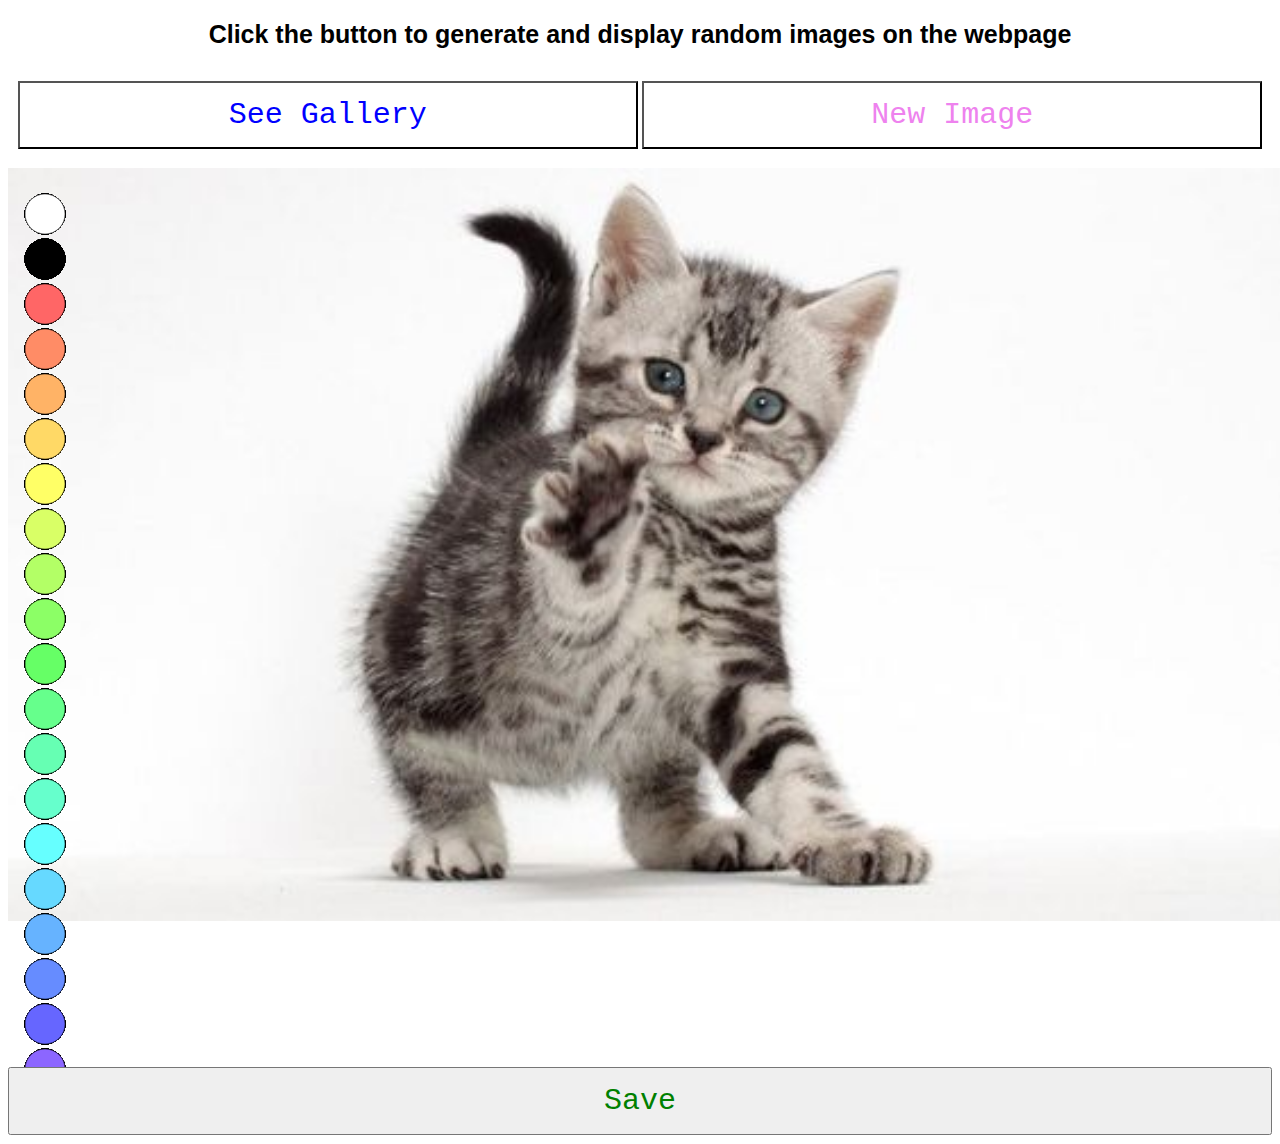
==== ProjectB_final/index.html @ e63f7e49 "Project B final version" ====
<html>
<head>
<title> Drawy </title>
<link rel="stylesheet" href="style.css">

    <script src="library/p5.js"></script>
    <script src="images.js"></script>

</head>
<body>
<header>
    <h4> Click the button to generate and display random images on the webpage </h4>
    
    <button class="galleryButton" onclick = "showGallery();"> See Gallery </button>
    <button class="newButton" onclick = "window.location.reload()"> New Image </button>
</header>
<div class="gallery" id="galleryContainer"></div>
<div id="mainContainer">
    <div class="canvasDiv" id="canvasContainer"></div>
    <button class="saveButton" onclick = "saveImg();" onmouseover="clearToolbar();"> Save </button>
</div>

<script src="script.js"></script>
</body>
</html>
---- ProjectB_final/style.css ----
#canvasContainer {
    width: 100%;
    text-align:center;
    margin: 0px;
}

canvas {

    display: inline;


}

header {
    margin: 20px 0px;
    text-align: center;
    font-size: 25px;
    font-family:'Segoe UI', Tahoma, Geneva, Verdana, sans-serif
}

#mainContainer {
    /* margin-right: 100px; */
    text-align: center;

}


.galleryButton {
    padding: 15px 32px;
    width: 49%;
    text-align: center;
    display: inline-block;
    font-family:monospace;
    color:blue;
    font-size: 30px;
    margin: -1px;
    background-color: white;
}

.newButton {
    padding: 15px 32px;
    width: 49%;
    text-align: center;
    display: inline-block;
    font-family: monospace;
    color: violet;
    font-size: 30px;
    margin: -1px;
    background-color: white;
}

.saveButton {
    padding: 15px 32px;
    width: 100%;
    text-align: center;
    display: inline-block;
    font-family: monospace;
    color: green;
    font-size: 30px;
    margin: -1px;
}

.gallery {
    width: 80%;
    margin: 0px auto;
}
.gallery li {
    display: inline-block;
    list-style: none;
    width: 250px;
    min-height: 100px;
    margin: 0px 10px 20px 0px;
    text-align: center;
}
.gallery img {
    width: 250px;
    height: 200px;
}
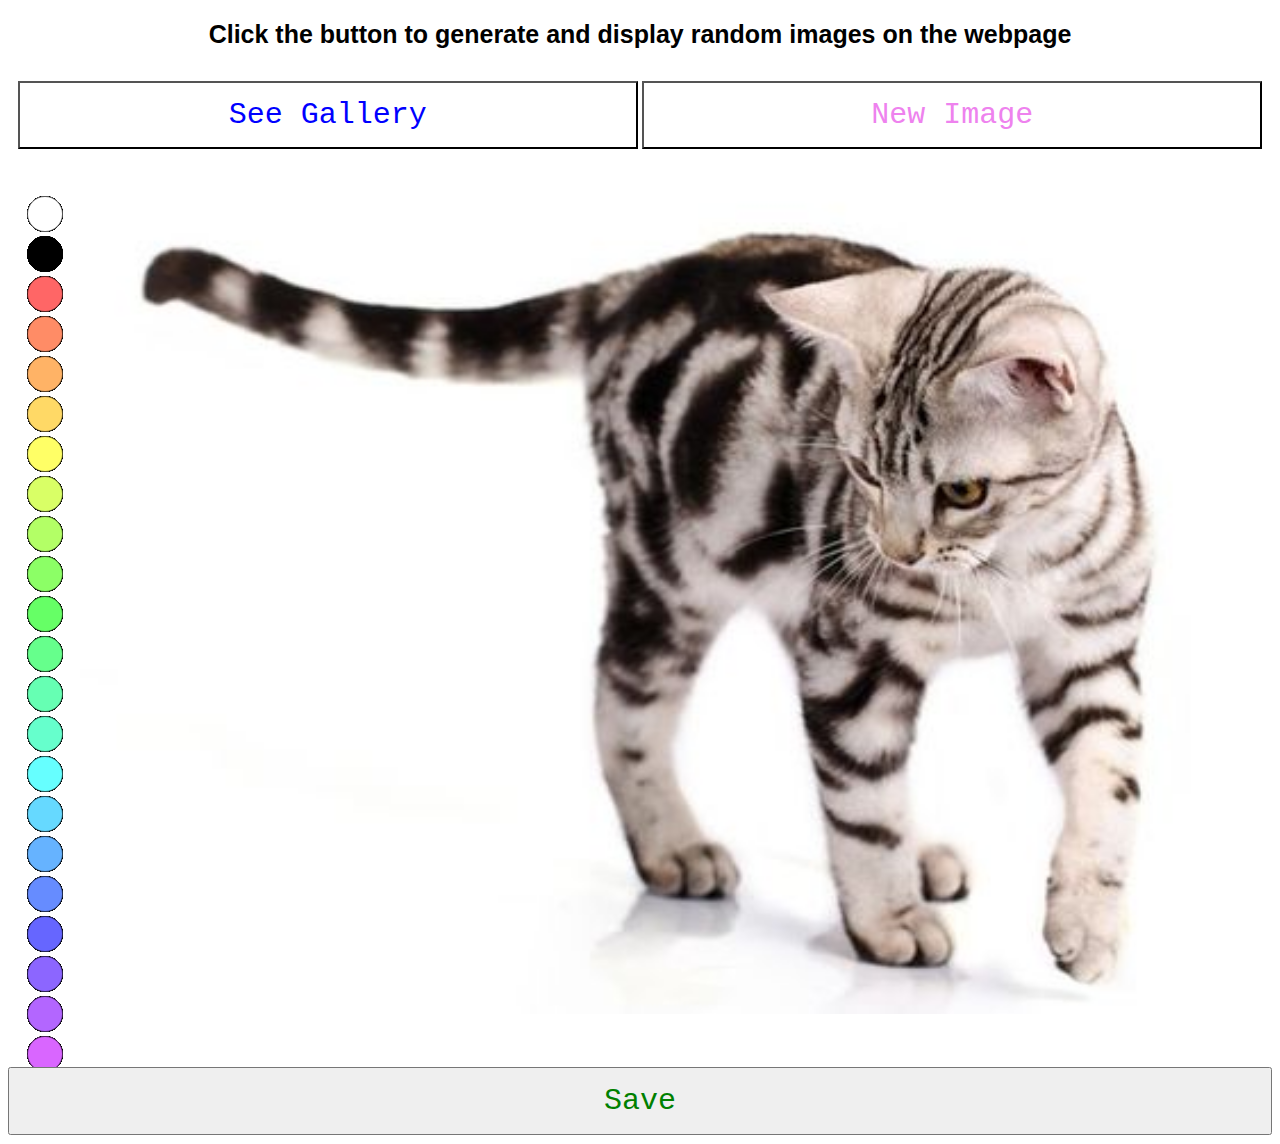
==== commit 04947aaf: "finalrun2" ====
--- a/ProjectB_final/index.html
+++ b/ProjectB_final/index.html
@@ -22,5 +22,5 @@
 
 <script src="script.js"></script>
 </body>
-</html>
+</html> 
 
--- a/ProjectB_final/style.css
+++ b/ProjectB_final/style.css
@@ -37,7 +37,7 @@
     background-color: white;
 }
 
-.newButton {
+.newButton { 
     padding: 15px 32px;
     width: 49%;
     text-align: center;
